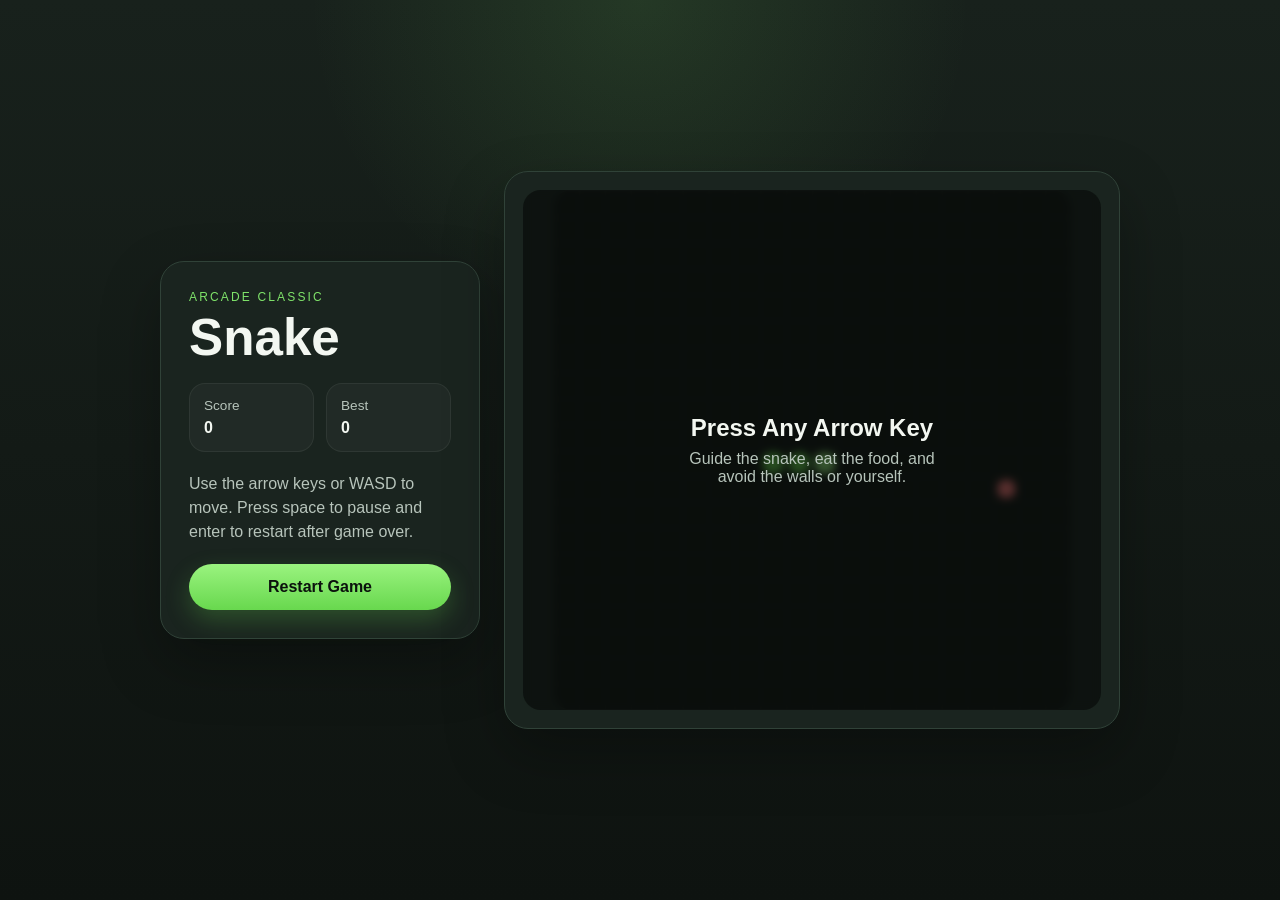
==== index.html @ e121f4b1 "Codex: Generated files for snake game Signed-off-by: RXM <milrece25@gmail.com>" ====
<!DOCTYPE html>
<html lang="en">
<head>
  <meta charset="UTF-8">
  <meta name="viewport" content="width=device-width, initial-scale=1.0">
  <title>Classic Snake</title>
  <link rel="stylesheet" href="style.css">
</head>
<body>
  <main class="app">
    <section class="panel">
      <p class="eyebrow">Arcade Classic</p>
      <h1>Snake</h1>
      <div class="stats">
        <div class="stat">
          <span class="label">Score</span>
          <strong id="score">0</strong>
        </div>
        <div class="stat">
          <span class="label">Best</span>
          <strong id="best-score">0</strong>
        </div>
      </div>
      <p class="instructions">Use the arrow keys or WASD to move. Press space to pause and enter to restart after game over.</p>
      <button id="restart-button" type="button">Restart Game</button>
    </section>

    <section class="game-shell" aria-label="Snake game">
      <canvas id="game" width="400" height="400"></canvas>
      <div class="overlay" id="overlay">
        <h2 id="overlay-title">Press Any Arrow Key</h2>
        <p id="overlay-text">Guide the snake, eat the food, and avoid the walls or yourself.</p>
      </div>
    </section>
  </main>

  <script src="script.js"></script>
</body>
</html>
---- style.css ----
:root {
  color-scheme: dark;
  --bg: #111714;
  --panel: #1a241f;
  --panel-border: #304238;
  --text: #f3f7f1;
  --muted: #b7c4bb;
  --accent: #7fe36a;
  --accent-deep: #3d7c35;
  --danger: #ff7a7a;
  --shadow: rgba(0, 0, 0, 0.28);
}

* {
  box-sizing: border-box;
}

body {
  margin: 0;
  min-height: 100vh;
  display: grid;
  place-items: center;
  padding: 24px;
  font-family: "Trebuchet MS", Verdana, sans-serif;
  background:
    radial-gradient(circle at top, rgba(127, 227, 106, 0.12), transparent 30%),
    linear-gradient(180deg, #18211c 0%, #0e1310 100%);
  color: var(--text);
}

.app {
  width: min(960px, 100%);
  display: grid;
  grid-template-columns: minmax(240px, 320px) minmax(320px, 1fr);
  gap: 24px;
  align-items: center;
}

.panel,
.game-shell {
  background: var(--panel);
  border: 1px solid var(--panel-border);
  border-radius: 24px;
  box-shadow: 0 24px 60px var(--shadow);
}

.panel {
  padding: 28px;
}

.eyebrow {
  margin: 0 0 8px;
  text-transform: uppercase;
  letter-spacing: 0.18em;
  color: var(--accent);
  font-size: 0.75rem;
}

h1 {
  margin: 0 0 20px;
  font-size: clamp(2rem, 4vw, 3.5rem);
  line-height: 1;
}

.stats {
  display: grid;
  grid-template-columns: repeat(2, minmax(0, 1fr));
  gap: 12px;
  margin-bottom: 20px;
}

.stat {
  padding: 14px;
  border-radius: 16px;
  background: rgba(255, 255, 255, 0.03);
  border: 1px solid rgba(255, 255, 255, 0.06);
}

.label {
  display: block;
  margin-bottom: 6px;
  color: var(--muted);
  font-size: 0.85rem;
}

.instructions {
  margin: 0 0 20px;
  color: var(--muted);
  line-height: 1.5;
}

button {
  width: 100%;
  border: 0;
  border-radius: 999px;
  padding: 14px 18px;
  font: inherit;
  font-weight: 700;
  color: #0b120d;
  background: linear-gradient(180deg, #9af37f 0%, #68d84e 100%);
  cursor: pointer;
  transition: transform 120ms ease, box-shadow 120ms ease;
  box-shadow: 0 10px 24px rgba(104, 216, 78, 0.25);
}

button:hover,
button:focus-visible {
  transform: translateY(-1px);
}

.game-shell {
  position: relative;
  padding: 18px;
  display: grid;
  place-items: center;
}

canvas {
  width: min(100%, 520px);
  height: auto;
  display: block;
  border-radius: 18px;
  background: #101612;
  border: 1px solid rgba(255, 255, 255, 0.08);
}

.overlay {
  position: absolute;
  inset: 18px;
  display: grid;
  place-content: center;
  gap: 8px;
  text-align: center;
  padding: 24px;
  border-radius: 18px;
  background: rgba(8, 11, 9, 0.68);
  backdrop-filter: blur(4px);
}

.overlay.hidden {
  display: none;
}

.overlay h2,
.overlay p {
  margin: 0;
}

.overlay p {
  color: var(--muted);
  max-width: 30ch;
}

@media (max-width: 820px) {
  .app {
    grid-template-columns: 1fr;
  }

  .panel {
    order: 2;
  }

  .game-shell {
    order: 1;
  }
}
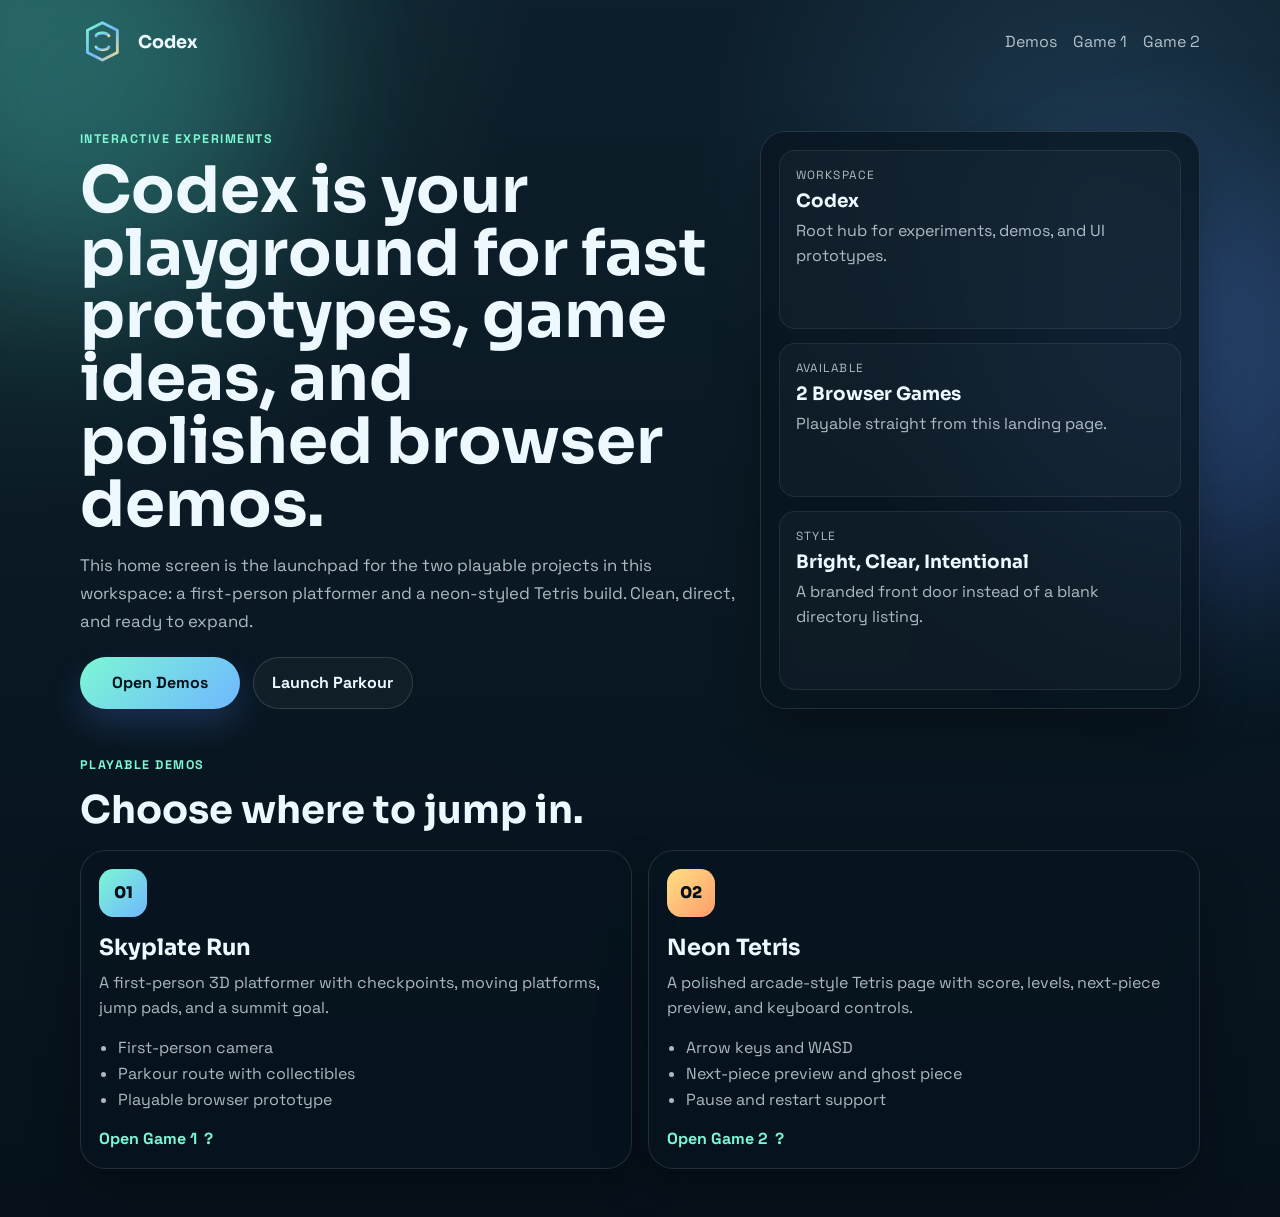
==== commit c43fdec9: "... Signed-off-by: Rece-Miller <milrece25@gmail.com>" ====
--- a/index.html
+++ b/index.html
@@ -1,39 +1,104 @@
 <!DOCTYPE html>
-<html lang="en">
+<html lang='en'>
 <head>
-  <meta charset="UTF-8">
-  <meta name="viewport" content="width=device-width, initial-scale=1.0">
-  <title>Classic Snake</title>
-  <link rel="stylesheet" href="style.css">
+  <meta charset='UTF-8'>
+  <meta name='viewport' content='width=device-width, initial-scale=1.0'>
+  <title>Codex</title>
+  <link rel='stylesheet' href='./style.css'>
 </head>
 <body>
-  <main class="app">
-    <section class="panel">
-      <p class="eyebrow">Arcade Classic</p>
-      <h1>Snake</h1>
-      <div class="stats">
-        <div class="stat">
-          <span class="label">Score</span>
-          <strong id="score">0</strong>
-        </div>
-        <div class="stat">
-          <span class="label">Best</span>
-          <strong id="best-score">0</strong>
+  <div class='bg-orb orb-a'></div>
+  <div class='bg-orb orb-b'></div>
+
+  <header class='site-header'>
+    <a class='brand' href='./index.html' aria-label='Codex home'>
+      <svg class='brand-mark' viewBox='0 0 96 96' role='img' aria-label='Codex logo'>
+        <defs>
+          <linearGradient id='codexGradient' x1='0%' y1='0%' x2='100%' y2='100%'>
+            <stop offset='0%' stop-color='#7cf7d4'></stop>
+            <stop offset='55%' stop-color='#6fb7ff'></stop>
+            <stop offset='100%' stop-color='#ffe083'></stop>
+          </linearGradient>
+        </defs>
+        <path d='M48 8 80 24v48L48 88 16 72V24Z' fill='none' stroke='url(#codexGradient)' stroke-width='6' stroke-linejoin='round'></path>
+        <path d='M34 36c4-8 24-8 28 0' fill='none' stroke='url(#codexGradient)' stroke-width='6' stroke-linecap='round'></path>
+        <path d='M34 60c4 8 24 8 28 0' fill='none' stroke='url(#codexGradient)' stroke-width='6' stroke-linecap='round'></path>
+        <path d='M32 48h32' fill='none' stroke='url(#codexGradient)' stroke-width='6' stroke-linecap='round'></path>
+      </svg>
+      <span>Codex</span>
+    </a>
+    <nav class='nav-links'>
+      <a href='#demos'>Demos</a>
+      <a href='./game1/index.html'>Game 1</a>
+      <a href='./game2/index.html'>Game 2</a>
+    </nav>
+  </header>
+
+  <main>
+    <section class='hero'>
+      <div class='hero-copy'>
+        <p class='eyebrow'>Interactive Experiments</p>
+        <h1>Codex is your playground for fast prototypes, game ideas, and polished browser demos.</h1>
+        <p class='hero-text'>This home screen is the launchpad for the two playable projects in this workspace: a first-person platformer and a neon-styled Tetris build. Clean, direct, and ready to expand.</p>
+        <div class='hero-actions'>
+          <a class='button primary' href='#demos'>Open Demos</a>
+          <a class='button secondary' href='./game1/index.html'>Launch Parkour</a>
         </div>
       </div>
-      <p class="instructions">Use the arrow keys or WASD to move. Press space to pause and enter to restart after game over.</p>
-      <button id="restart-button" type="button">Restart Game</button>
+
+      <section class='hero-panel' aria-label='Codex summary'>
+        <div class='panel-grid'>
+          <article>
+            <span class='panel-label'>Workspace</span>
+            <strong>Codex</strong>
+            <p>Root hub for experiments, demos, and UI prototypes.</p>
+          </article>
+          <article>
+            <span class='panel-label'>Available</span>
+            <strong>2 Browser Games</strong>
+            <p>Playable straight from this landing page.</p>
+          </article>
+          <article>
+            <span class='panel-label'>Style</span>
+            <strong>Bright, Clear, Intentional</strong>
+            <p>A branded front door instead of a blank directory listing.</p>
+          </article>
+        </div>
+      </section>
     </section>
 
-    <section class="game-shell" aria-label="Snake game">
-      <canvas id="game" width="400" height="400"></canvas>
-      <div class="overlay" id="overlay">
-        <h2 id="overlay-title">Press Any Arrow Key</h2>
-        <p id="overlay-text">Guide the snake, eat the food, and avoid the walls or yourself.</p>
+    <section class='demos' id='demos'>
+      <div class='section-head'>
+        <p class='eyebrow'>Playable Demos</p>
+        <h2>Choose where to jump in.</h2>
+      </div>
+
+      <div class='card-grid'>
+        <article class='demo-card'>
+          <div class='demo-icon sky'>01</div>
+          <h3>Skyplate Run</h3>
+          <p>A first-person 3D platformer with checkpoints, moving platforms, jump pads, and a summit goal.</p>
+          <ul class='feature-list'>
+            <li>First-person camera</li>
+            <li>Parkour route with collectibles</li>
+            <li>Playable browser prototype</li>
+          </ul>
+          <a class='card-link' href='./game1/index.html'>Open Game 1</a>
+        </article>
+
+        <article class='demo-card'>
+          <div class='demo-icon neon'>02</div>
+          <h3>Neon Tetris</h3>
+          <p>A polished arcade-style Tetris page with score, levels, next-piece preview, and keyboard controls.</p>
+          <ul class='feature-list'>
+            <li>Arrow keys and WASD</li>
+            <li>Next-piece preview and ghost piece</li>
+            <li>Pause and restart support</li>
+          </ul>
+          <a class='card-link' href='./game2/index.html'>Open Game 2</a>
+        </article>
       </div>
     </section>
   </main>
-
-  <script src="script.js"></script>
 </body>
-</html>
+</html>
--- a/style.css
+++ b/style.css
@@ -1,13 +1,15 @@
+@import url('https://fonts.googleapis.com/css2?family=Space+Grotesk:wght@400;500;700&family=Sora:wght@600;700;800&display=swap');
+
 :root {
-  color-scheme: dark;
-  --bg: #111714;
-  --panel: #1a241f;
-  --panel-border: #304238;
-  --text: #f3f7f1;
-  --muted: #b7c4bb;
-  --accent: #7fe36a;
-  --accent-deep: #3d7c35;
-  --danger: #ff7a7a;
+  --bg: #06111b;
+  --bg-2: #0d1f2b;
+  --panel: rgba(8, 21, 31, 0.74);
+  --panel-border: rgba(255, 255, 255, 0.12);
+  --text: #edf8ff;
+  --muted: rgba(237, 248, 255, 0.72);
+  --accent: #7cf7d4;
+  --accent-2: #6fb7ff;
+  --accent-3: #ffe083;
   --shadow: rgba(0, 0, 0, 0.28);
 }
 
@@ -15,153 +17,301 @@
   box-sizing: border-box;
 }
 
+html,
 body {
   margin: 0;
-  min-height: 100vh;
+  min-height: 100%;
+}
+
+body {
+  position: relative;
+  overflow-x: hidden;
+  font-family: 'Space Grotesk', sans-serif;
+  color: var(--text);
+  background:
+    radial-gradient(circle at top left, rgba(124, 247, 212, 0.16), transparent 30%),
+    radial-gradient(circle at 85% 15%, rgba(111, 183, 255, 0.18), transparent 26%),
+    linear-gradient(180deg, var(--bg-2), var(--bg));
+}
+
+.bg-orb {
+  position: fixed;
+  width: 26rem;
+  height: 26rem;
+  border-radius: 50%;
+  filter: blur(80px);
+  opacity: 0.24;
+  pointer-events: none;
+}
+
+.orb-a {
+  top: -8rem;
+  left: -8rem;
+  background: #4debd7;
+}
+
+.orb-b {
+  right: -8rem;
+  top: 12rem;
+  background: #5b8cff;
+}
+
+.site-header,
+.hero,
+.demos {
+  width: min(1120px, calc(100% - 2rem));
+  margin: 0 auto;
+}
+
+.site-header {
+  position: relative;
+  z-index: 1;
+  display: flex;
+  justify-content: space-between;
+  align-items: center;
+  padding: 1.2rem 0;
+}
+
+.brand {
+  display: inline-flex;
+  align-items: center;
+  gap: 0.8rem;
+  color: var(--text);
+  text-decoration: none;
+  font-family: 'Sora', sans-serif;
+  font-weight: 700;
+  font-size: 1.1rem;
+}
+
+.brand-mark {
+  width: 2.8rem;
+  height: 2.8rem;
+}
+
+.nav-links {
+  display: inline-flex;
+  gap: 1rem;
+}
+
+.nav-links a,
+.card-link {
+  color: var(--text);
+  text-decoration: none;
+}
+
+.nav-links a {
+  color: var(--muted);
+}
+
+.nav-links a:hover,
+.card-link:hover,
+.brand:hover {
+  opacity: 0.92;
+}
+
+main {
+  position: relative;
+  z-index: 1;
+  padding-bottom: 3rem;
+}
+
+.hero {
+  display: grid;
+  grid-template-columns: minmax(0, 1.2fr) minmax(280px, 0.8fr);
+  gap: 1.25rem;
+  align-items: stretch;
+  padding: 3rem 0 2rem;
+}
+
+.eyebrow {
+  margin: 0 0 0.8rem;
+  color: var(--accent);
+  text-transform: uppercase;
+  letter-spacing: 0.12em;
+  font-size: 0.78rem;
+  font-weight: 700;
+}
+
+h1,
+h2,
+h3,
+p,
+ul {
+  margin: 0;
+}
+
+h1,
+h2,
+h3 {
+  font-family: 'Sora', sans-serif;
+}
+
+h1 {
+  font-size: clamp(2.6rem, 5vw, 4.8rem);
+  line-height: 0.98;
+  max-width: 13ch;
+}
+
+.hero-text {
+  margin-top: 1rem;
+  max-width: 60ch;
+  font-size: 1.05rem;
+  line-height: 1.65;
+  color: var(--muted);
+}
+
+.hero-actions {
+  display: flex;
+  gap: 0.8rem;
+  flex-wrap: wrap;
+  margin-top: 1.35rem;
+}
+
+.button {
+  display: inline-flex;
+  align-items: center;
+  justify-content: center;
+  min-width: 10rem;
+  padding: 0.9rem 1.15rem;
+  border-radius: 999px;
+  text-decoration: none;
+  font-weight: 700;
+}
+
+.button.primary {
+  background: linear-gradient(135deg, var(--accent), var(--accent-2));
+  color: #04111a;
+  box-shadow: 0 1rem 2rem rgba(91, 140, 255, 0.2);
+}
+
+.button.secondary {
+  border: 1px solid rgba(255, 255, 255, 0.14);
+  background: rgba(255, 255, 255, 0.03);
+  color: var(--text);
+}
+
+.hero-panel,
+.demo-card {
+  border: 1px solid var(--panel-border);
+  border-radius: 1.6rem;
+  background: var(--panel);
+  backdrop-filter: blur(14px);
+  box-shadow: 0 1.5rem 3rem var(--shadow);
+}
+
+.hero-panel {
+  padding: 1.1rem;
+}
+
+.panel-grid {
+  display: grid;
+  gap: 0.9rem;
+  height: 100%;
+}
+
+.panel-grid article {
+  border-radius: 1rem;
+  padding: 1rem;
+  background: rgba(255, 255, 255, 0.03);
+  border: 1px solid rgba(255, 255, 255, 0.08);
+}
+
+.panel-label {
+  display: block;
+  font-size: 0.74rem;
+  text-transform: uppercase;
+  letter-spacing: 0.12em;
+  color: var(--muted);
+  margin-bottom: 0.45rem;
+}
+
+.panel-grid strong {
+  display: block;
+  font-family: 'Sora', sans-serif;
+  font-size: 1.15rem;
+  margin-bottom: 0.35rem;
+}
+
+.panel-grid p,
+.demo-card p,
+.feature-list {
+  color: var(--muted);
+  line-height: 1.6;
+}
+
+.demos {
+  padding-top: 1rem;
+}
+
+.section-head {
+  margin-bottom: 1rem;
+}
+
+h2 {
+  font-size: clamp(1.8rem, 3vw, 2.8rem);
+}
+
+.card-grid {
+  display: grid;
+  grid-template-columns: repeat(2, minmax(0, 1fr));
+  gap: 1rem;
+}
+
+.demo-card {
+  padding: 1.15rem;
+}
+
+.demo-icon {
+  width: 3rem;
+  height: 3rem;
+  border-radius: 0.9rem;
   display: grid;
   place-items: center;
-  padding: 24px;
-  font-family: "Trebuchet MS", Verdana, sans-serif;
-  background:
-    radial-gradient(circle at top, rgba(127, 227, 106, 0.12), transparent 30%),
-    linear-gradient(180deg, #18211c 0%, #0e1310 100%);
-  color: var(--text);
-}
-
-.app {
-  width: min(960px, 100%);
-  display: grid;
-  grid-template-columns: minmax(240px, 320px) minmax(320px, 1fr);
-  gap: 24px;
+  font-family: 'Sora', sans-serif;
+  font-weight: 800;
+  margin-bottom: 1rem;
+  color: #04111a;
+}
+
+.demo-icon.sky {
+  background: linear-gradient(135deg, #7cf7d4, #6fb7ff);
+}
+
+.demo-icon.neon {
+  background: linear-gradient(135deg, #ffe083, #ff9d6c);
+}
+
+h3 {
+  font-size: 1.4rem;
+  margin-bottom: 0.55rem;
+}
+
+.feature-list {
+  padding-left: 1.15rem;
+  margin: 0.9rem 0 1rem;
+}
+
+.card-link {
+  display: inline-flex;
   align-items: center;
-}
-
-.panel,
-.game-shell {
-  background: var(--panel);
-  border: 1px solid var(--panel-border);
-  border-radius: 24px;
-  box-shadow: 0 24px 60px var(--shadow);
-}
-
-.panel {
-  padding: 28px;
-}
-
-.eyebrow {
-  margin: 0 0 8px;
-  text-transform: uppercase;
-  letter-spacing: 0.18em;
+  gap: 0.4rem;
+  font-weight: 700;
   color: var(--accent);
-  font-size: 0.75rem;
-}
-
-h1 {
-  margin: 0 0 20px;
-  font-size: clamp(2rem, 4vw, 3.5rem);
-  line-height: 1;
-}
-
-.stats {
-  display: grid;
-  grid-template-columns: repeat(2, minmax(0, 1fr));
-  gap: 12px;
-  margin-bottom: 20px;
-}
-
-.stat {
-  padding: 14px;
-  border-radius: 16px;
-  background: rgba(255, 255, 255, 0.03);
-  border: 1px solid rgba(255, 255, 255, 0.06);
-}
-
-.label {
-  display: block;
-  margin-bottom: 6px;
-  color: var(--muted);
-  font-size: 0.85rem;
-}
-
-.instructions {
-  margin: 0 0 20px;
-  color: var(--muted);
-  line-height: 1.5;
-}
-
-button {
-  width: 100%;
-  border: 0;
-  border-radius: 999px;
-  padding: 14px 18px;
-  font: inherit;
-  font-weight: 700;
-  color: #0b120d;
-  background: linear-gradient(180deg, #9af37f 0%, #68d84e 100%);
-  cursor: pointer;
-  transition: transform 120ms ease, box-shadow 120ms ease;
-  box-shadow: 0 10px 24px rgba(104, 216, 78, 0.25);
-}
-
-button:hover,
-button:focus-visible {
-  transform: translateY(-1px);
-}
-
-.game-shell {
-  position: relative;
-  padding: 18px;
-  display: grid;
-  place-items: center;
-}
-
-canvas {
-  width: min(100%, 520px);
-  height: auto;
-  display: block;
-  border-radius: 18px;
-  background: #101612;
-  border: 1px solid rgba(255, 255, 255, 0.08);
-}
-
-.overlay {
-  position: absolute;
-  inset: 18px;
-  display: grid;
-  place-content: center;
-  gap: 8px;
-  text-align: center;
-  padding: 24px;
-  border-radius: 18px;
-  background: rgba(8, 11, 9, 0.68);
-  backdrop-filter: blur(4px);
-}
-
-.overlay.hidden {
-  display: none;
-}
-
-.overlay h2,
-.overlay p {
-  margin: 0;
-}
-
-.overlay p {
-  color: var(--muted);
-  max-width: 30ch;
-}
-
-@media (max-width: 820px) {
-  .app {
+}
+
+.card-link::after {
+  content: '?';
+}
+
+@media (max-width: 860px) {
+  .site-header {
+    flex-direction: column;
+    align-items: flex-start;
+    gap: 0.9rem;
+  }
+
+  .hero,
+  .card-grid {
     grid-template-columns: 1fr;
   }
-
-  .panel {
-    order: 2;
-  }
-
-  .game-shell {
-    order: 1;
-  }
-}
-
+}
